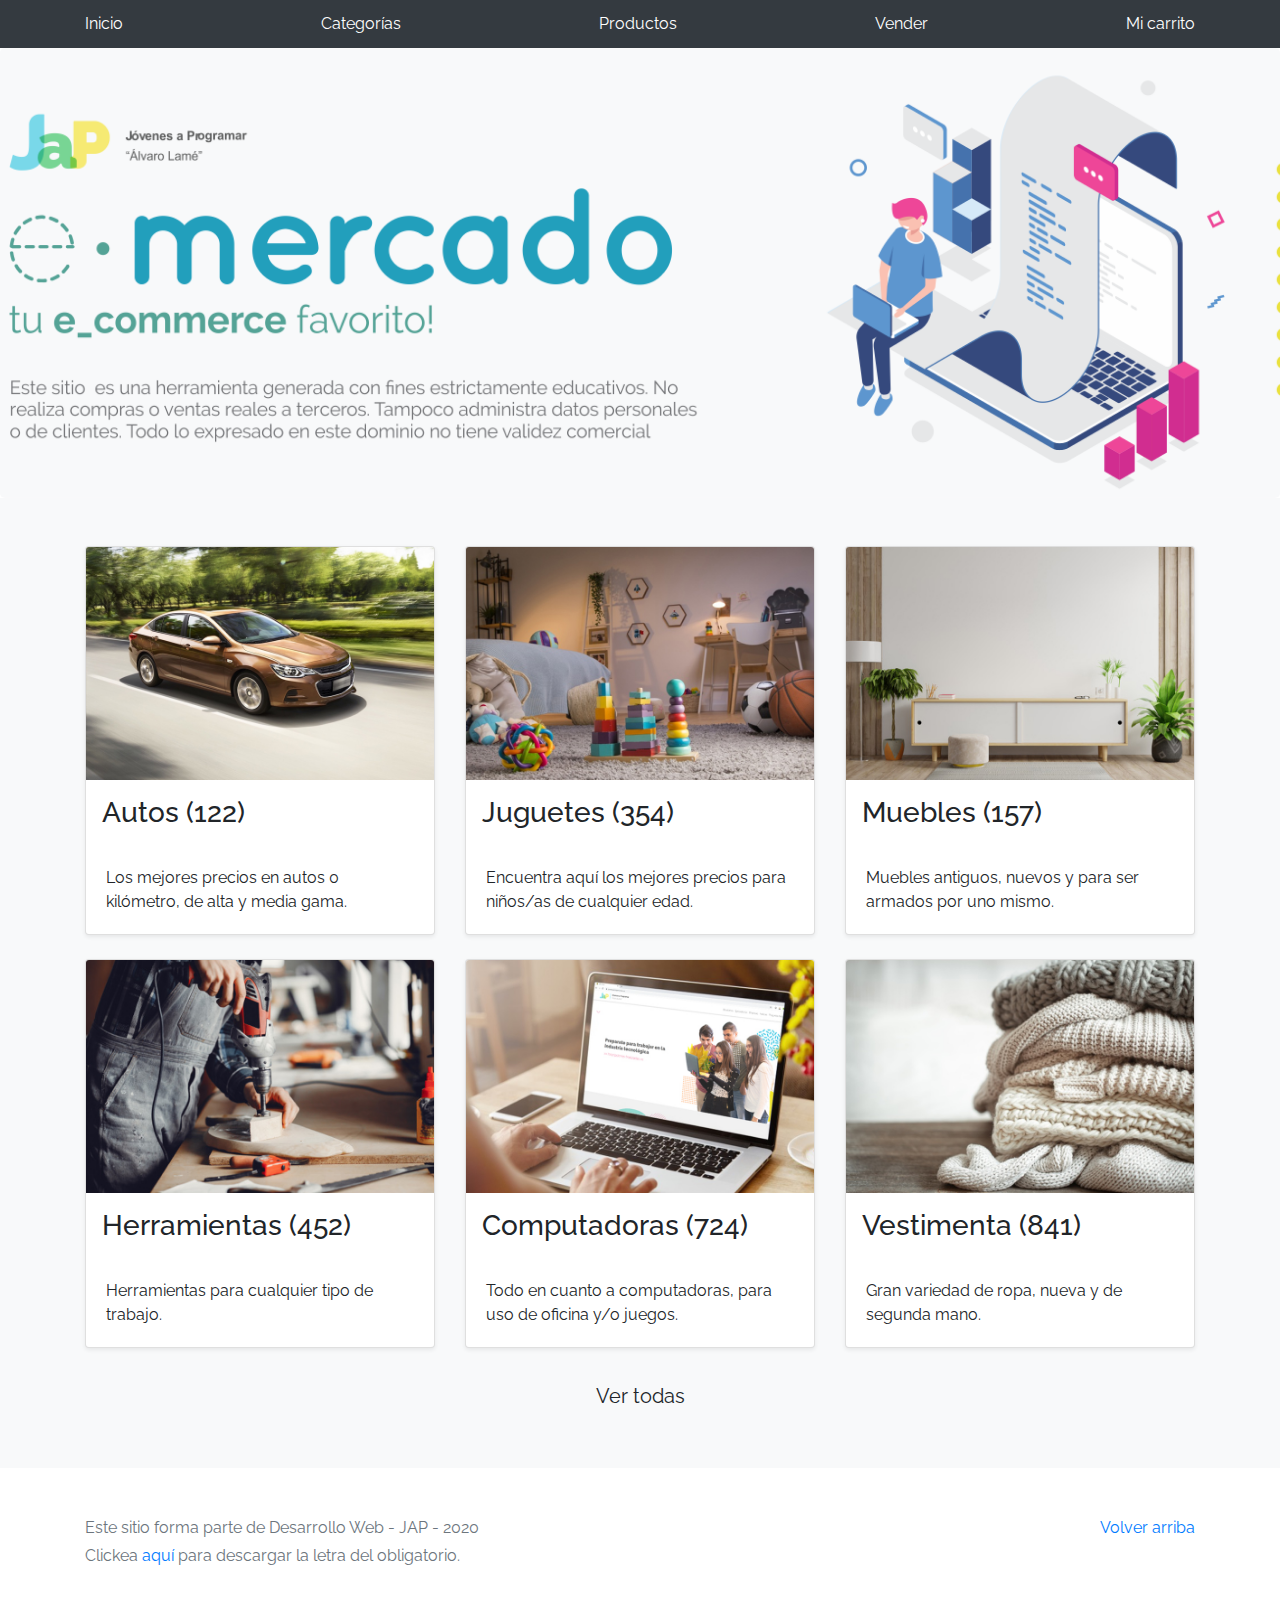
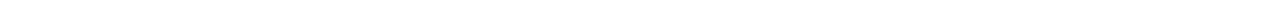
==== index.html @ 6e1cfcaa "first commit" ====
<!DOCTYPE html>
<!-- saved from url=(0049)https://getbootstrap.com/docs/4.3/examples/album/ -->
<html lang="en">
  <head>
    <meta http-equiv="Content-Type" content="text/html; charset=UTF-8">
    <meta name="viewport" content="width=device-width, initial-scale=1, shrink-to-fit=no">
    <meta name="description" content="">
    <title>eMercado - Todo lo que busques está aquí</title>

    <link rel="canonical" href="https://getbootstrap.com/docs/4.3/examples/album/">
    <link href="https://fonts.googleapis.com/css?family=Raleway:300,300i,400,400i,700,700i,900,900i" rel="stylesheet">
    <!-- Bootstrap core CSS -->
    <link href="css/bootstrap.min.css" rel="stylesheet">
    <link href="css/styles.css" rel="stylesheet">
  </head>
  <body>
    <nav class="site-header sticky-top py-1 bg-dark">
      <div class="container d-flex flex-column flex-md-row justify-content-between">
        <a class="py-2 d-none d-md-inline-block" href="index.html">Inicio</a>
        <a class="py-2 d-none d-md-inline-block" href="categories.html">Categorías</a>
        <a class="py-2 d-none d-md-inline-block" href="products.html">Productos</a>
        <a class="py-2 d-none d-md-inline-block" href="sell.html">Vender</a>
        <a class="py-2 d-none d-md-inline-block" href="cart.html">Mi carrito</a>
      </div>
    </nav>
    <main role="main">
      <section class="jumbotron text-center">
        <div class="m-5">
          <h1></h1>
        </div>
      </section>
      <div class="album py-5 bg-light">
        <div class="container">
          <div class="row">
            <div class="col-md-4">
              <a href="categories.html" class="card mb-4 shadow-sm custom-card">
                <img class="bd-placeholder-img card-img-top"  src="img/cat1.jpg">
                <h3 class="m-3">Autos (122)</h3>
                <div class="card-body">
                  <p class="card-text">Los mejores precios en autos 0 kilómetro, de alta y media gama.</p>
                </div>
              </a>
            </div>
            <div class="col-md-4">
                <a href="categories.html" class="card mb-4 shadow-sm custom-card">
                  <img class="bd-placeholder-img card-img-top" src="img/cat2.jpg">
                  <h3 class="m-3">Juguetes (354)</h3>
                  <div class="card-body">
                    <p class="card-text">Encuentra aquí los mejores precios para niños/as de cualquier edad.</p>
                  </div>
                </a>
            </div>
            <div class="col-md-4">
                <a href="categories.html" class="card mb-4 shadow-sm custom-card">
                  <img class="bd-placeholder-img card-img-top" src="img/cat3.jpg">
                  <h3 class="m-3">Muebles (157)</h3>
                  <div class="card-body">
                    <p class="card-text">Muebles antiguos, nuevos y para ser armados por uno mismo.</p>
                  </div>
                </a>
            </div>
            <div class="col-md-4">
                <a href="categories.html" class="card mb-4 shadow-sm custom-card">
                  <img class="bd-placeholder-img card-img-top" src="img/cat4.jpg">
                  <h3 class="m-3">Herramientas (452)</h3>
                  <div class="card-body">
                    <p class="card-text">Herramientas para cualquier tipo de trabajo.</p>
                  </div>
                </a>
            </div>
            <div class="col-md-4">
                <a href="categories.html" class="card mb-4 shadow-sm custom-card">
                  <img class="bd-placeholder-img card-img-top" src="img/cat5.jpg">
                  <h3 class="m-3">Computadoras (724)</h3>
                  <div class="card-body">
                    <p class="card-text">Todo en cuanto a computadoras, para uso de oficina y/o juegos.</p>
                  </div>
                </a>
            </div>
            <div class="col-md-4">
                <a href="categories.html" class="card mb-4 shadow-sm custom-card">
                  <img class="bd-placeholder-img card-img-top" src="img/cat6.jpg">
                  <h3 class="m-3">Vestimenta (841)</h3>
                  <div class="card-body">
                    <p class="card-text">Gran variedad de ropa, nueva y de segunda mano.</p>
                  </div>
                </a>
            </div>
          </div>
          <div class="row">
              <a type="button" class="btn btn-light btn-lg btn-block" href="categories.html">Ver todas</a>
          </div>
        </div>
      </div>
    </main>
    <footer class="text-muted">
      <div class="container">
        <p class="float-right">
          <a href="#">Volver arriba</a>
        </p>
        <p>Este sitio forma parte de Desarrollo Web - JAP - 2020</p>
        <p>Clickea <a target="_blank" href="Letra.pdf">aquí</a> para descargar la letra del obligatorio.</p>
      </div>
    </footer>
    <script src="js/jquery-3.4.1.min.js"></script>
    <script src="js/bootstrap.bundle.min.js"></script>
    <script src="js/init.js"></script>
  </body>
</html>
---- css/styles.css ----
.jumbotron, .card-body, .container, .site-header{
    font-family: 'Raleway', serif !important;
}

.jumbotron .display-4{
    font-weight: bold;
}

.jumbotron {
  height: 50vh;
  padding: 5em inherit;
  margin-bottom: 0;
  background-color: #53C0FB;
  background: url('../img/cover_back.png');
  background-size: cover;
  background-position: center;
  background-repeat: no-repeat;
  color: black;
  font-weight: bold;
}

@media (min-width: 768px) {
  .jumbotron {
    padding-top: 6rem;
    padding-bottom: 6rem;
  }
}

.jumbotron p:last-child {
  margin-bottom: 0;
}

.jumbotron-heading {
  font-weight: 300;
}

.jumbotron .container {
  max-width: 40rem;
  background-color: rgba(255, 255, 255, 0.5);
  border-radius: 10px;
  text-shadow: 1px 1px 2px grey;
}

.jumbotron .lead{
  font-size: 38px;
}

footer {
  padding-top: 3rem;
  padding-bottom: 3rem;
}

footer p {
  margin-bottom: .25rem;
}

.site-header a {
  color: white;
  transition: ease-in-out color .15s;
}

.light-text {
  color: white;
}

.site-header .dropdown-menu a {
  color: black;
}

.dropzone{
  border: 2px dashed #0087F7;
  border-radius: 5px;
  background: white;
}

.alert{
  position: fixed;
  top:80px;
  width: 50%;
  left: 50%;
  transform: translate(-50%, 0);
}

.lds-ring {
  display: inline-block;
  position: relative;
  width: 64px;
  height: 64px;
  top:50%;
  left: 50%;
}
.lds-ring div {
  box-sizing: border-box;
  display: block;
  position: absolute;
  width: 51px;
  height: 51px;
  margin: 6px;
  border: 6px solid #fff;
  border-radius: 50%;
  animation: lds-ring 1.2s cubic-bezier(0.5, 0, 0.5, 1) infinite;
  border-color: #fff transparent transparent transparent;
}
.lds-ring div:nth-child(1) {
  animation-delay: -0.45s;
}
.lds-ring div:nth-child(2) {
  animation-delay: -0.3s;
}
.lds-ring div:nth-child(3) {
  animation-delay: -0.15s;
}
@keyframes lds-ring {
  0% {
    transform: rotate(0deg);
  }
  100% {
    transform: rotate(360deg);
  }
}

#spinner-wrapper{
  position: fixed;
  background-color: rgba(0,0,0,0.5);
  width:100%;
  height: 100%;
  top:0;
  left:0;
  z-index: 1021;
  display: none;
}

a.custom-card,
a.custom-card:hover {
  color: inherit;
  text-decoration: inherit;
}

.checked {
  color: orange;
}
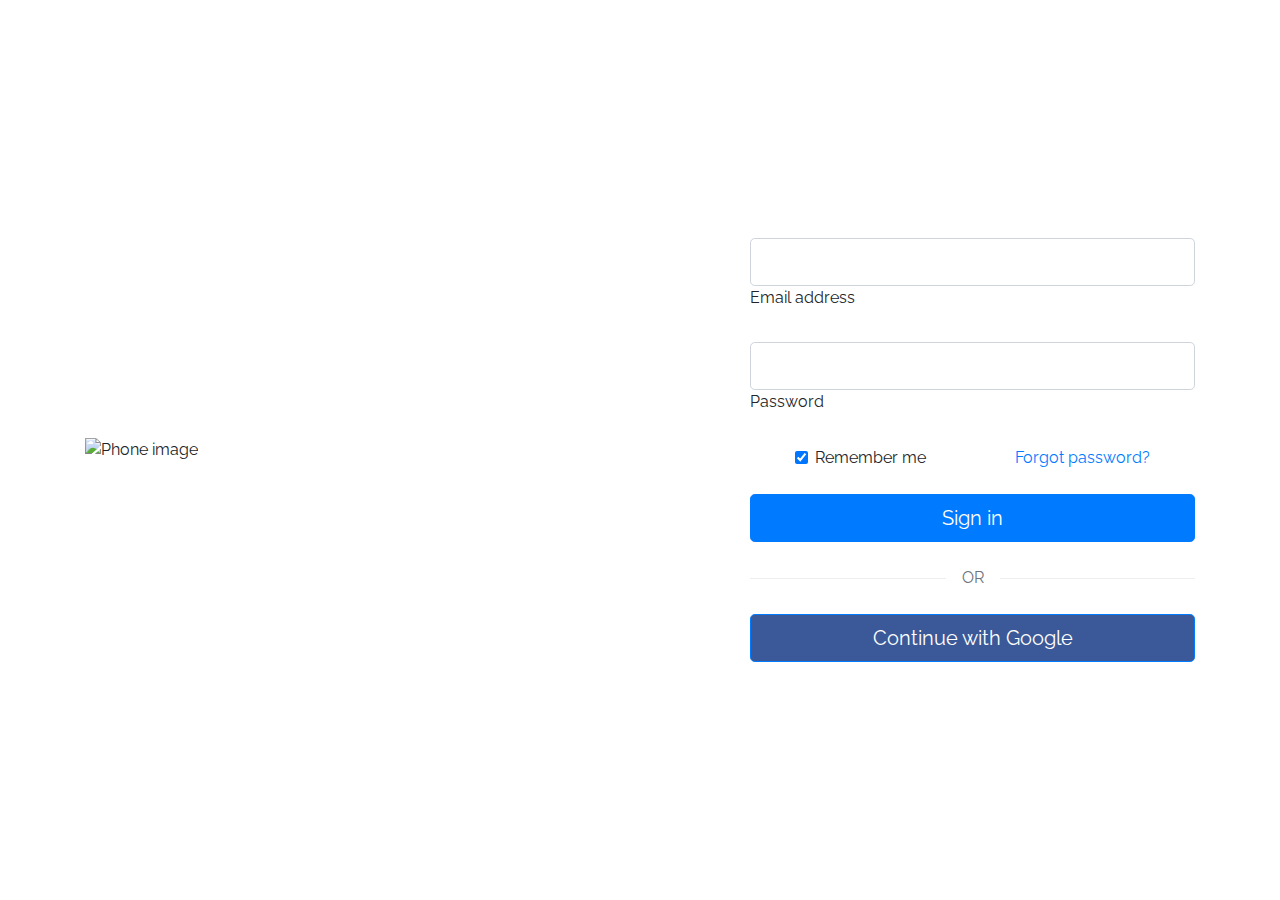
==== commit 3a2f390c: "Entrega 1 ejercicio 3" ====
--- a/index.html
+++ b/index.html
@@ -14,94 +14,55 @@
     <link href="css/styles.css" rel="stylesheet">
   </head>
   <body>
-    <nav class="site-header sticky-top py-1 bg-dark">
-      <div class="container d-flex flex-column flex-md-row justify-content-between">
-        <a class="py-2 d-none d-md-inline-block" href="index.html">Inicio</a>
-        <a class="py-2 d-none d-md-inline-block" href="categories.html">Categorías</a>
-        <a class="py-2 d-none d-md-inline-block" href="products.html">Productos</a>
-        <a class="py-2 d-none d-md-inline-block" href="sell.html">Vender</a>
-        <a class="py-2 d-none d-md-inline-block" href="cart.html">Mi carrito</a>
-      </div>
-    </nav>
-    <main role="main">
-      <section class="jumbotron text-center">
-        <div class="m-5">
-          <h1></h1>
-        </div>
-      </section>
-      <div class="album py-5 bg-light">
-        <div class="container">
-          <div class="row">
-            <div class="col-md-4">
-              <a href="categories.html" class="card mb-4 shadow-sm custom-card">
-                <img class="bd-placeholder-img card-img-top"  src="img/cat1.jpg">
-                <h3 class="m-3">Autos (122)</h3>
-                <div class="card-body">
-                  <p class="card-text">Los mejores precios en autos 0 kilómetro, de alta y media gama.</p>
+    <section class="vh-100">
+      <div class="container py-5 h-100">
+        <div class="row d-flex align-items-center justify-content-center h-100">
+          <div class="col-md-8 col-lg-7 col-xl-6">
+            <img src="https://mdbootstrap.com/img/Photos/new-templates/bootstrap-login-form/draw2.svg" class="img-fluid" alt="Phone image">
+          </div>
+          <div class="col-md-7 col-lg-5 col-xl-5 offset-xl-1">
+            <form>
+              <!-- Email input -->
+              <div class="form-outline mb-4">
+                <input type="email" id="form1Example13" class="form-control form-control-lg" />
+                <label class="form-label" for="form1Example13">Email address</label>
+              </div>
+
+              <!-- Password input -->
+              <div class="form-outline mb-4">
+                <input type="password" id="form1Example23" class="form-control form-control-lg" />
+                <label class="form-label" for="form1Example23">Password</label>
+              </div>
+
+              <div class="d-flex justify-content-around align-items-center mb-4">
+                <!-- Checkbox -->
+                <div class="form-check">
+                  <input
+                    class="form-check-input"
+                    type="checkbox"
+                    value=""
+                    id="form1Example3"
+                    checked
+                  />
+                  <label class="form-check-label" for="form1Example3"> Remember me </label>
                 </div>
+                <a href="#!">Forgot password?</a>
+              </div>
+
+            </form>
+
+              <button type="submit" class="btn btn-primary btn-lg btn-block" id="btn-goToHome">Sign in</button>
+
+              <div class="divider d-flex align-items-center my-4">
+                <p class="text-center fw-bold mx-3 mb-0 text-muted">OR</p>
+              </div>
+              <a class="btn btn-primary btn-lg btn-block" style="background-color: #3b5998" href="#!" role="button">
+                <i class="fab fa-facebook-f me-2"></i>Continue with Google
               </a>
-            </div>
-            <div class="col-md-4">
-                <a href="categories.html" class="card mb-4 shadow-sm custom-card">
-                  <img class="bd-placeholder-img card-img-top" src="img/cat2.jpg">
-                  <h3 class="m-3">Juguetes (354)</h3>
-                  <div class="card-body">
-                    <p class="card-text">Encuentra aquí los mejores precios para niños/as de cualquier edad.</p>
-                  </div>
-                </a>
-            </div>
-            <div class="col-md-4">
-                <a href="categories.html" class="card mb-4 shadow-sm custom-card">
-                  <img class="bd-placeholder-img card-img-top" src="img/cat3.jpg">
-                  <h3 class="m-3">Muebles (157)</h3>
-                  <div class="card-body">
-                    <p class="card-text">Muebles antiguos, nuevos y para ser armados por uno mismo.</p>
-                  </div>
-                </a>
-            </div>
-            <div class="col-md-4">
-                <a href="categories.html" class="card mb-4 shadow-sm custom-card">
-                  <img class="bd-placeholder-img card-img-top" src="img/cat4.jpg">
-                  <h3 class="m-3">Herramientas (452)</h3>
-                  <div class="card-body">
-                    <p class="card-text">Herramientas para cualquier tipo de trabajo.</p>
-                  </div>
-                </a>
-            </div>
-            <div class="col-md-4">
-                <a href="categories.html" class="card mb-4 shadow-sm custom-card">
-                  <img class="bd-placeholder-img card-img-top" src="img/cat5.jpg">
-                  <h3 class="m-3">Computadoras (724)</h3>
-                  <div class="card-body">
-                    <p class="card-text">Todo en cuanto a computadoras, para uso de oficina y/o juegos.</p>
-                  </div>
-                </a>
-            </div>
-            <div class="col-md-4">
-                <a href="categories.html" class="card mb-4 shadow-sm custom-card">
-                  <img class="bd-placeholder-img card-img-top" src="img/cat6.jpg">
-                  <h3 class="m-3">Vestimenta (841)</h3>
-                  <div class="card-body">
-                    <p class="card-text">Gran variedad de ropa, nueva y de segunda mano.</p>
-                  </div>
-                </a>
-            </div>
-          </div>
-          <div class="row">
-              <a type="button" class="btn btn-light btn-lg btn-block" href="categories.html">Ver todas</a>
           </div>
         </div>
       </div>
-    </main>
-    <footer class="text-muted">
-      <div class="container">
-        <p class="float-right">
-          <a href="#">Volver arriba</a>
-        </p>
-        <p>Este sitio forma parte de Desarrollo Web - JAP - 2020</p>
-        <p>Clickea <a target="_blank" href="Letra.pdf">aquí</a> para descargar la letra del obligatorio.</p>
-      </div>
-    </footer>
+    </section>
     <script src="js/jquery-3.4.1.min.js"></script>
     <script src="js/bootstrap.bundle.min.js"></script>
     <script src="js/init.js"></script>
--- a/css/styles.css
+++ b/css/styles.css
@@ -138,4 +138,15 @@
 
 .checked {
   color: orange;
+}
+
+
+
+/* Login del index.html */
+.divider:after,
+.divider:before {
+  content: "";
+  flex: 1;
+  height: 1px;
+  background: #eee;
 }